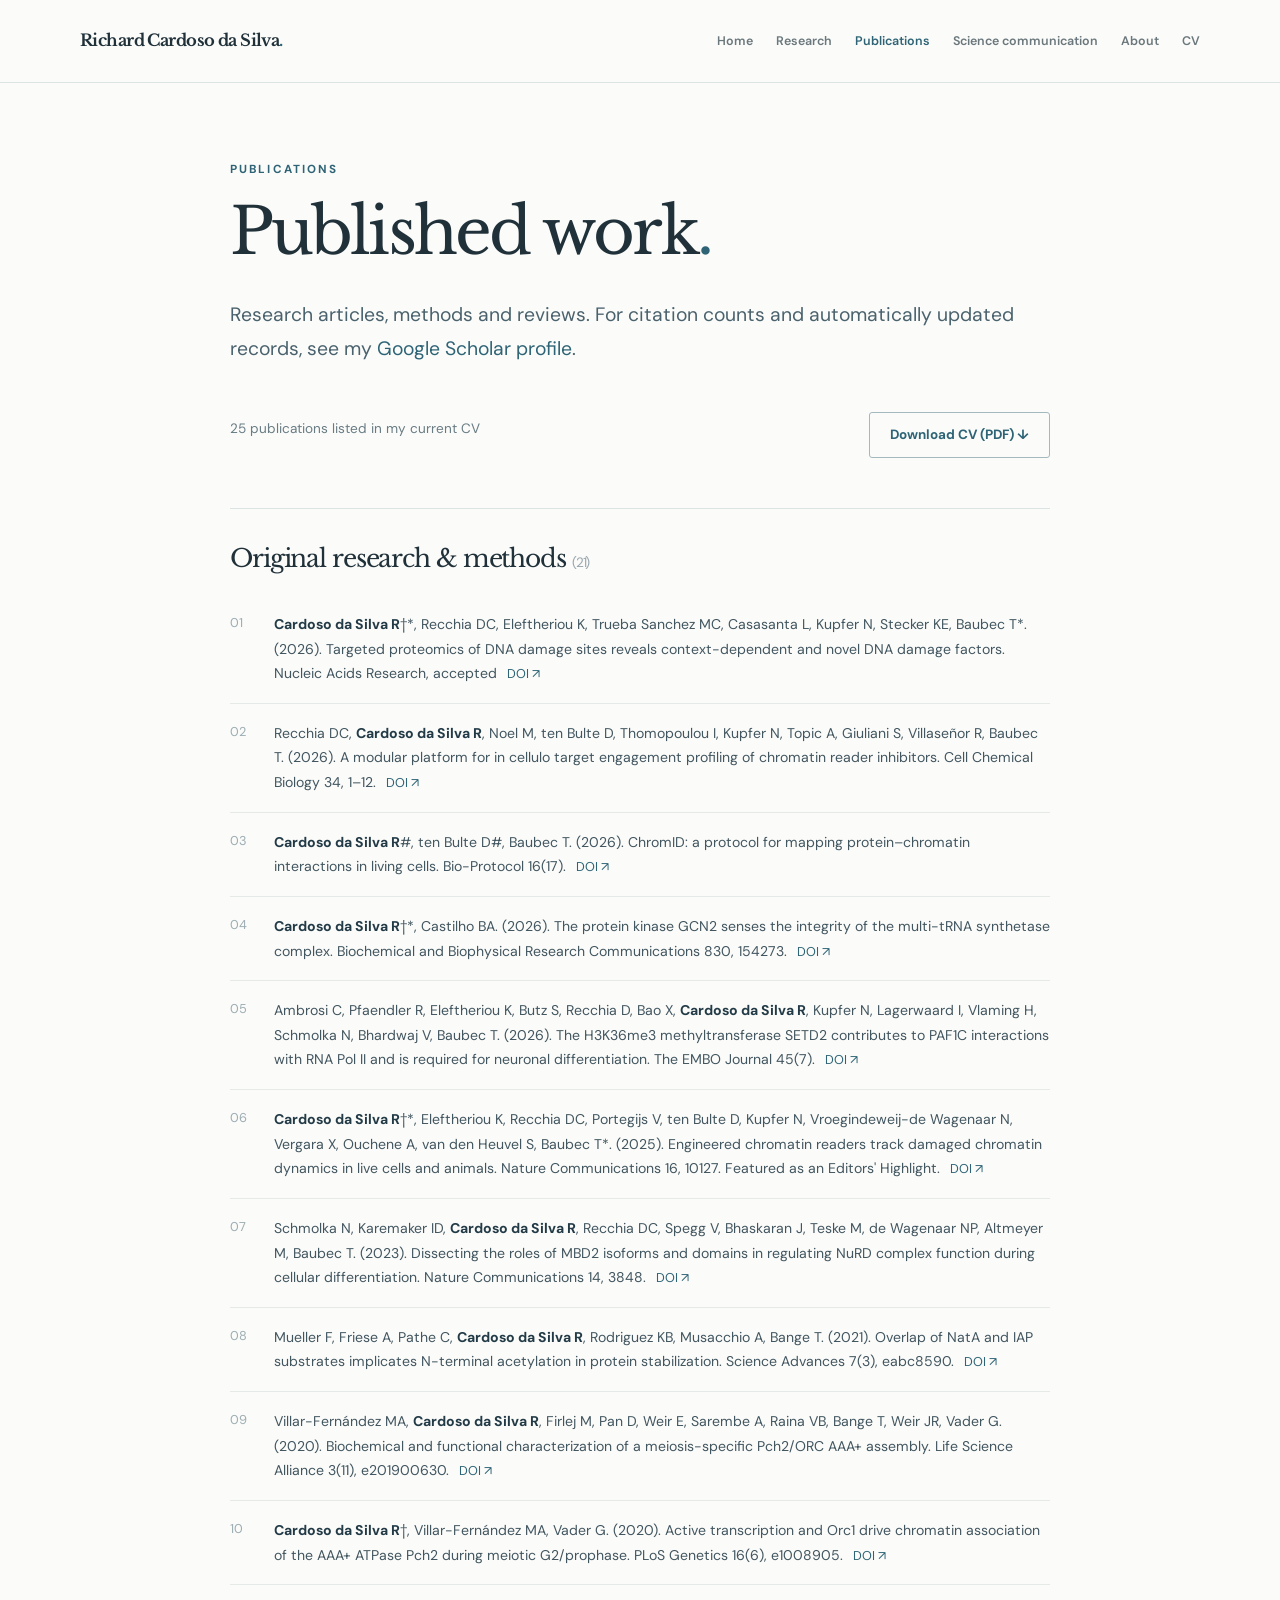
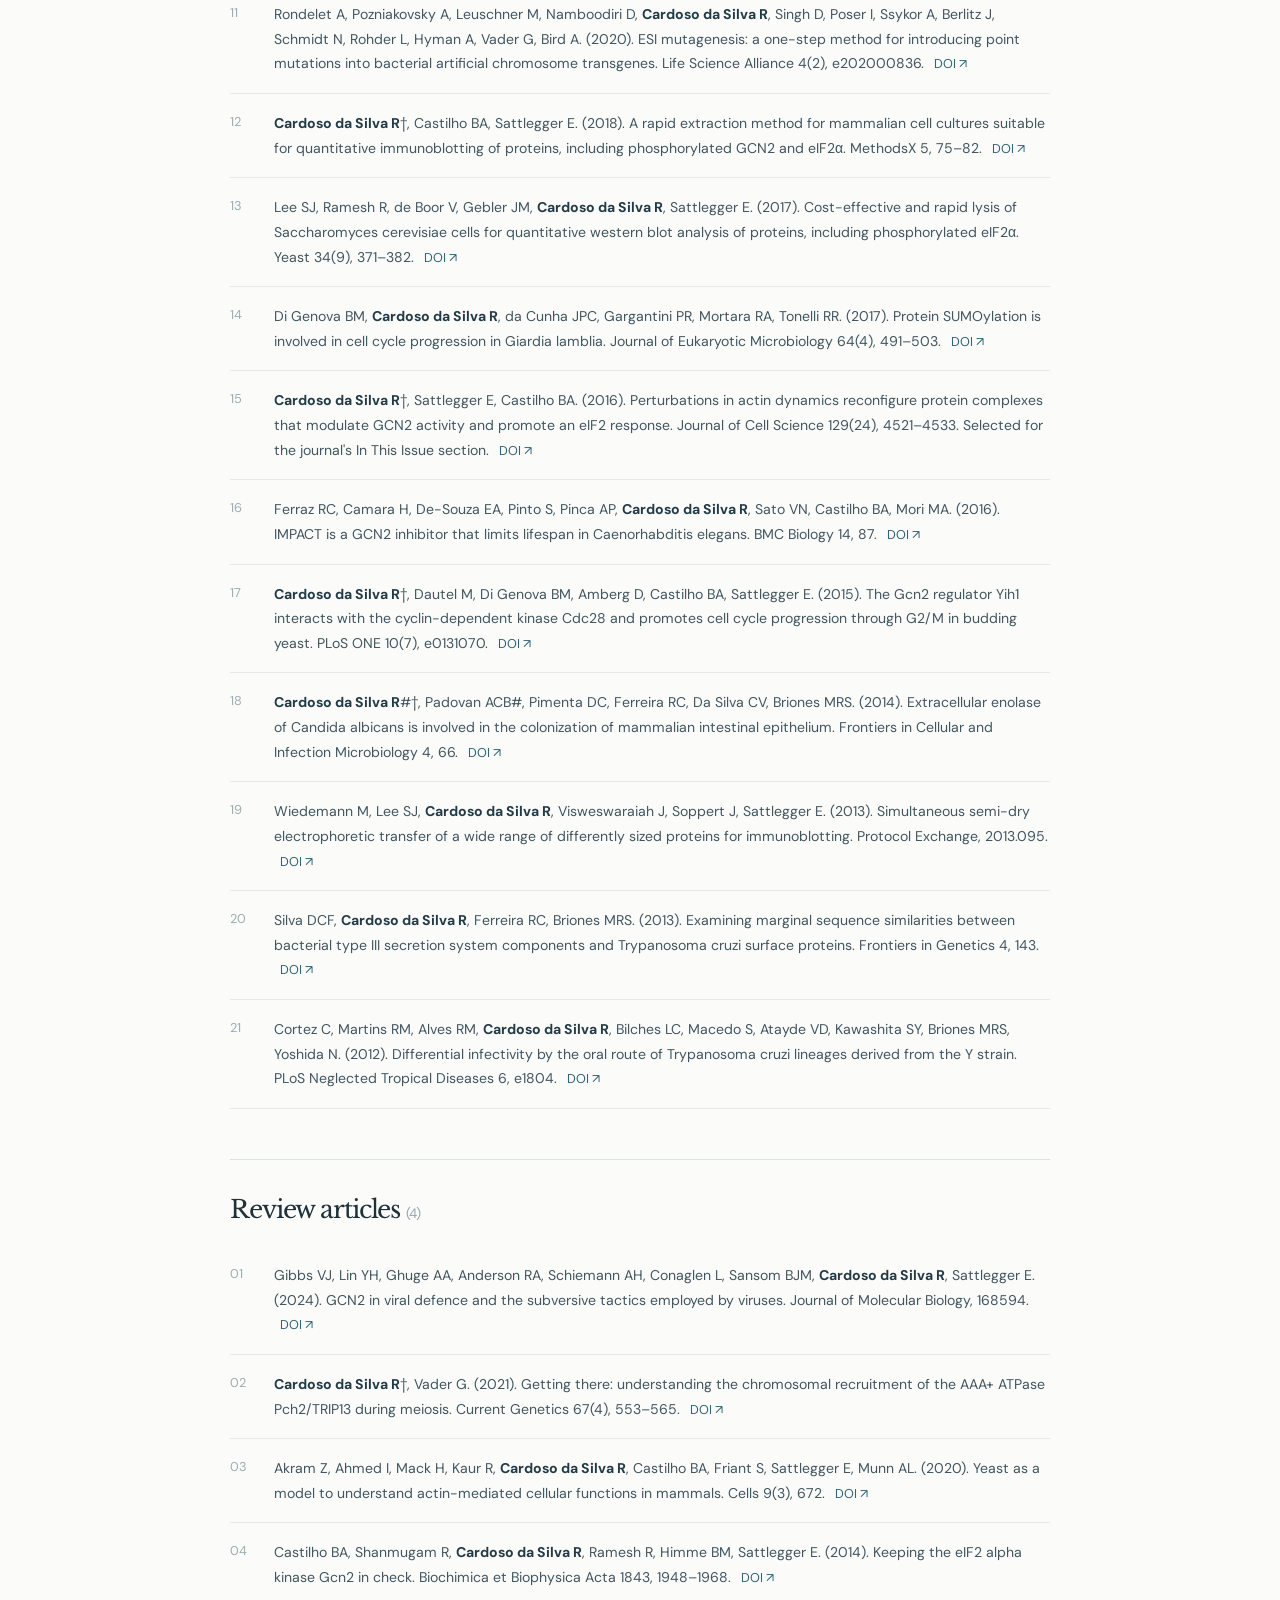
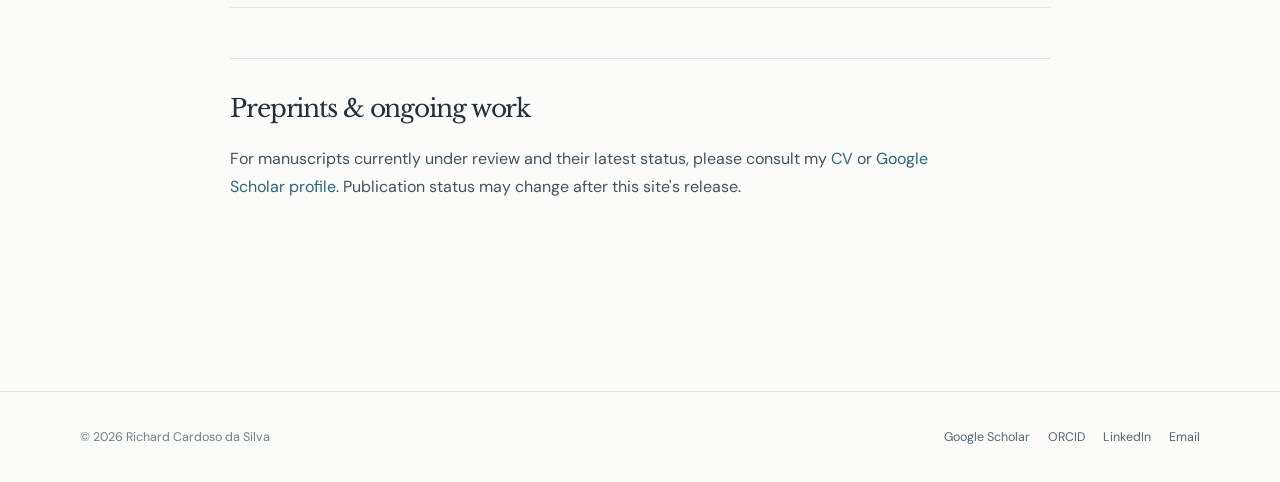
==== publications.html @ eded8f87 "Add files via upload" ====
<!DOCTYPE html>
<html lang="en"><head><meta charset="utf-8"/><meta content="width=device-width, initial-scale=1" name="viewport"/><meta content="#f8f8f5" name="theme-color"/><meta content="Publications by Richard Cardoso da Silva, including Nature Communications, Nucleic Acids Research and PLoS Genetics." name="description"/><meta content="website" property="og:type"/><meta content="Publications | Richard Cardoso da Silva" property="og:title"/><meta content="Publications by Richard Cardoso da Silva, including Nature Communications, Nucleic Acids Research and PLoS Genetics." property="og:description"/><meta content="assets/images/rome-portrait.jpg" property="og:image"/><meta content="index, follow" name="robots"/><title>Publications | Richard Cardoso da Silva</title><link href="assets/favicon.svg" rel="icon" type="image/svg+xml"/><link href="assets/style.css" rel="stylesheet"/><script type="application/ld+json">{"@context":"https://schema.org","@type":"Person","name":"Richard Cardoso da Silva","honorificSuffix":"PhD","jobTitle":"Molecular and cell biologist","description":"Researcher in chromatin biology, DNA repair and genome stability","url":"","sameAs":["https://orcid.org/0000-0003-2767-2053","https://scholar.google.com/citations?user=nD100BkAAAAJ","https://www.linkedin.com/in/richardcdasilva"]}</script></head>
<body><a class="skip-link" href="#main">Skip to content</a><header class="site-header"><div class="header-inner"><a class="brand" href="index.html">Richard Cardoso da Silva<span class="brand-mark">.</span></a><button aria-controls="main-nav" aria-expanded="false" aria-label="Toggle menu" class="menu-toggle"><span></span><span></span><span></span></button><nav aria-label="Main navigation" class="nav" id="main-nav"><a href="index.html">Home</a><a href="research.html">Research</a><a aria-current="page" href="publications.html">Publications</a><a href="science-communication.html">Science communication</a><a href="about.html">About</a><a href="cv.html">CV</a></nav></div></header><main id="main"><div class="container narrow page-top"><p class="eyebrow">Publications</p><h1>Published work<span class="period">.</span></h1><p class="lead">Research articles, methods and reviews. For citation counts and automatically updated records, see my <a href="https://scholar.google.com/citations?user=nD100BkAAAAJ" rel="noopener noreferrer" target="_blank">Google Scholar profile</a>.</p><div class="pub-tools"><span>25 publications listed in my current CV</span><a class="button button-outline" download="" href="assets/docs/Richard_Cardoso_da_Silva_CV.pdf">Download CV (PDF) ↓</a></div><h2 class="section-title">Original research &amp; methods <span>(21)</span></h2><ol class="pub-list"><li><div class="publication-entry"><strong>Cardoso da Silva R</strong>†*, Recchia DC, Eleftheriou K, Trueba Sanchez MC, Casasanta L, Kupfer N, Stecker KE, Baubec T*. (2026). Targeted proteomics of DNA damage sites reveals context-dependent and novel DNA damage factors. Nucleic Acids Research, accepted <span><a class="doi-link" href="https://doi.org/10.1093/nar/gkag1297" rel="noopener noreferrer" target="_blank">DOI ↗</a></span></div></li><li><div class="publication-entry">Recchia DC, <strong>Cardoso da Silva R</strong>, Noel M, ten Bulte D, Thomopoulou I, Kupfer N, Topic A, Giuliani S, Villaseñor R, Baubec T. (2026). A modular platform for in cellulo target engagement profiling of chromatin reader inhibitors. Cell Chemical Biology 34, 1–12. <span><a class="doi-link" href="https://doi.org/10.1016/j.chembiol.2026.09.009" rel="noopener noreferrer" target="_blank">DOI ↗</a></span></div></li><li><div class="publication-entry"><strong>Cardoso da Silva R</strong>#, ten Bulte D#, Baubec T. (2026). ChromID: a protocol for mapping protein–chromatin interactions in living cells. Bio-Protocol 16(17). <span><a class="doi-link" href="https://doi.org/10.21769/BioProtoc.5807" rel="noopener noreferrer" target="_blank">DOI ↗</a></span></div></li><li><div class="publication-entry"><strong>Cardoso da Silva R</strong>†*, Castilho BA. (2026). The protein kinase GCN2 senses the integrity of the multi-tRNA synthetase complex. Biochemical and Biophysical Research Communications 830, 154273. <span><a class="doi-link" href="https://doi.org/10.1016/j.bbrc.2026.154273" rel="noopener noreferrer" target="_blank">DOI ↗</a></span></div></li><li><div class="publication-entry">Ambrosi C, Pfaendler R, Eleftheriou K, Butz S, Recchia D, Bao X, <strong>Cardoso da Silva R</strong>, Kupfer N, Lagerwaard I, Vlaming H, Schmolka N, Bhardwaj V, Baubec T. (2026). The H3K36me3 methyltransferase SETD2 contributes to PAF1C interactions with RNA Pol II and is required for neuronal differentiation. The EMBO Journal 45(7). <span><a class="doi-link" href="https://doi.org/10.1038/s44318-026-00768-2" rel="noopener noreferrer" target="_blank">DOI ↗</a></span></div></li><li><div class="publication-entry"><strong>Cardoso da Silva R</strong>†*, Eleftheriou K, Recchia DC, Portegijs V, ten Bulte D, Kupfer N, Vroegindeweij-de Wagenaar N, Vergara X, Ouchene A, van den Heuvel S, Baubec T*. (2025). Engineered chromatin readers track damaged chromatin dynamics in live cells and animals. Nature Communications 16, 10127. Featured as an Editors' Highlight. <span><a class="doi-link" href="https://doi.org/10.1038/s41467-025-65706-y" rel="noopener noreferrer" target="_blank">DOI ↗</a></span></div></li><li><div class="publication-entry">Schmolka N, Karemaker ID, <strong>Cardoso da Silva R</strong>, Recchia DC, Spegg V, Bhaskaran J, Teske M, de Wagenaar NP, Altmeyer M, Baubec T. (2023). Dissecting the roles of MBD2 isoforms and domains in regulating NuRD complex function during cellular differentiation. Nature Communications 14, 3848. <span><a class="doi-link" href="https://doi.org/10.1038/s41467-023-39551-w" rel="noopener noreferrer" target="_blank">DOI ↗</a></span></div></li><li><div class="publication-entry">Mueller F, Friese A, Pathe C, <strong>Cardoso da Silva R</strong>, Rodriguez KB, Musacchio A, Bange T. (2021). Overlap of NatA and IAP substrates implicates N-terminal acetylation in protein stabilization. Science Advances 7(3), eabc8590. <span><a class="doi-link" href="https://doi.org/10.1126/sciadv.abc8590" rel="noopener noreferrer" target="_blank">DOI ↗</a></span></div></li><li><div class="publication-entry">Villar-Fernández MA, <strong>Cardoso da Silva R</strong>, Firlej M, Pan D, Weir E, Sarembe A, Raina VB, Bange T, Weir JR, Vader G. (2020). Biochemical and functional characterization of a meiosis-specific Pch2/ORC AAA+ assembly. Life Science Alliance 3(11), e201900630. <span><a class="doi-link" href="https://doi.org/10.26508/lsa.201900630" rel="noopener noreferrer" target="_blank">DOI ↗</a></span></div></li><li><div class="publication-entry"><strong>Cardoso da Silva R</strong>†, Villar-Fernández MA, Vader G. (2020). Active transcription and Orc1 drive chromatin association of the AAA+ ATPase Pch2 during meiotic G2/prophase. PLoS Genetics 16(6), e1008905. <span><a class="doi-link" href="https://doi.org/10.1371/journal.pgen.1008905" rel="noopener noreferrer" target="_blank">DOI ↗</a></span></div></li><li><div class="publication-entry">Rondelet A, Pozniakovsky A, Leuschner M, Namboodiri D, <strong>Cardoso da Silva R</strong>, Singh D, Poser I, Ssykor A, Berlitz J, Schmidt N, Rohder L, Hyman A, Vader G, Bird A. (2020). ESI mutagenesis: a one-step method for introducing point mutations into bacterial artificial chromosome transgenes. Life Science Alliance 4(2), e202000836. <span><a class="doi-link" href="https://doi.org/10.26508/lsa.202000836" rel="noopener noreferrer" target="_blank">DOI ↗</a></span></div></li><li><div class="publication-entry"><strong>Cardoso da Silva R</strong>†, Castilho BA, Sattlegger E. (2018). A rapid extraction method for mammalian cell cultures suitable for quantitative immunoblotting of proteins, including phosphorylated GCN2 and eIF2α. MethodsX 5, 75–82. <span><a class="doi-link" href="https://doi.org/10.1016/j.mex.2017.10.008" rel="noopener noreferrer" target="_blank">DOI ↗</a></span></div></li><li><div class="publication-entry">Lee SJ, Ramesh R, de Boor V, Gebler JM, <strong>Cardoso da Silva R</strong>, Sattlegger E. (2017). Cost-effective and rapid lysis of Saccharomyces cerevisiae cells for quantitative western blot analysis of proteins, including phosphorylated eIF2α. Yeast 34(9), 371–382. <span><a class="doi-link" href="https://doi.org/10.1002/yea.3239" rel="noopener noreferrer" target="_blank">DOI ↗</a></span></div></li><li><div class="publication-entry">Di Genova BM, <strong>Cardoso da Silva R</strong>, da Cunha JPC, Gargantini PR, Mortara RA, Tonelli RR. (2017). Protein SUMOylation is involved in cell cycle progression in Giardia lamblia. Journal of Eukaryotic Microbiology 64(4), 491–503. <span><a class="doi-link" href="https://doi.org/10.1111/jeu.12386" rel="noopener noreferrer" target="_blank">DOI ↗</a></span></div></li><li><div class="publication-entry"><strong>Cardoso da Silva R</strong>†, Sattlegger E, Castilho BA. (2016). Perturbations in actin dynamics reconfigure protein complexes that modulate GCN2 activity and promote an eIF2 response. Journal of Cell Science 129(24), 4521–4533. Selected for the journal's In This Issue section. <span><a class="doi-link" href="https://doi.org/10.1242/jcs.194738" rel="noopener noreferrer" target="_blank">DOI ↗</a></span></div></li><li><div class="publication-entry">Ferraz RC, Camara H, De-Souza EA, Pinto S, Pinca AP, <strong>Cardoso da Silva R</strong>, Sato VN, Castilho BA, Mori MA. (2016). IMPACT is a GCN2 inhibitor that limits lifespan in Caenorhabditis elegans. BMC Biology 14, 87. <span><a class="doi-link" href="https://doi.org/10.1186/s12915-016-0301-2" rel="noopener noreferrer" target="_blank">DOI ↗</a></span></div></li><li><div class="publication-entry"><strong>Cardoso da Silva R</strong>†, Dautel M, Di Genova BM, Amberg D, Castilho BA, Sattlegger E. (2015). The Gcn2 regulator Yih1 interacts with the cyclin-dependent kinase Cdc28 and promotes cell cycle progression through G2/M in budding yeast. PLoS ONE 10(7), e0131070. <span><a class="doi-link" href="https://doi.org/10.1371/journal.pone.0131070" rel="noopener noreferrer" target="_blank">DOI ↗</a></span></div></li><li><div class="publication-entry"><strong>Cardoso da Silva R</strong>#†, Padovan ACB#, Pimenta DC, Ferreira RC, Da Silva CV, Briones MRS. (2014). Extracellular enolase of Candida albicans is involved in the colonization of mammalian intestinal epithelium. Frontiers in Cellular and Infection Microbiology 4, 66. <span><a class="doi-link" href="https://doi.org/10.3389/fcimb.2014.00066" rel="noopener noreferrer" target="_blank">DOI ↗</a></span></div></li><li><div class="publication-entry">Wiedemann M, Lee SJ, <strong>Cardoso da Silva R</strong>, Visweswaraiah J, Soppert J, Sattlegger E. (2013). Simultaneous semi-dry electrophoretic transfer of a wide range of differently sized proteins for immunoblotting. Protocol Exchange, 2013.095. <span><a class="doi-link" href="https://doi.org/10.1038/protex.2013.095" rel="noopener noreferrer" target="_blank">DOI ↗</a></span></div></li><li><div class="publication-entry">Silva DCF, <strong>Cardoso da Silva R</strong>, Ferreira RC, Briones MRS. (2013). Examining marginal sequence similarities between bacterial type III secretion system components and Trypanosoma cruzi surface proteins. Frontiers in Genetics 4, 143. <span><a class="doi-link" href="https://doi.org/10.3389/fgene.2013.00143" rel="noopener noreferrer" target="_blank">DOI ↗</a></span></div></li><li><div class="publication-entry">Cortez C, Martins RM, Alves RM, <strong>Cardoso da Silva R</strong>, Bilches LC, Macedo S, Atayde VD, Kawashita SY, Briones MRS, Yoshida N. (2012). Differential infectivity by the oral route of Trypanosoma cruzi lineages derived from the Y strain. PLoS Neglected Tropical Diseases 6, e1804. <span><a class="doi-link" href="https://doi.org/10.1371/journal.pntd.0001804" rel="noopener noreferrer" target="_blank">DOI ↗</a></span></div></li></ol><h2 class="section-title">Review articles <span>(4)</span></h2><ol class="pub-list"><li><div class="publication-entry">Gibbs VJ, Lin YH, Ghuge AA, Anderson RA, Schiemann AH, Conaglen L, Sansom BJM, <strong>Cardoso da Silva R</strong>, Sattlegger E. (2024). GCN2 in viral defence and the subversive tactics employed by viruses. Journal of Molecular Biology, 168594. <span><a class="doi-link" href="https://doi.org/10.1016/j.jmb.2024.168594" rel="noopener noreferrer" target="_blank">DOI ↗</a></span></div></li><li><div class="publication-entry"><strong>Cardoso da Silva R</strong>†, Vader G. (2021). Getting there: understanding the chromosomal recruitment of the AAA+ ATPase Pch2/TRIP13 during meiosis. Current Genetics 67(4), 553–565. <span><a class="doi-link" href="https://doi.org/10.1007/s00294-021-01166-3" rel="noopener noreferrer" target="_blank">DOI ↗</a></span></div></li><li><div class="publication-entry">Akram Z, Ahmed I, Mack H, Kaur R, <strong>Cardoso da Silva R</strong>, Castilho BA, Friant S, Sattlegger E, Munn AL. (2020). Yeast as a model to understand actin-mediated cellular functions in mammals. Cells 9(3), 672. <span><a class="doi-link" href="https://doi.org/10.3390/cells9030672" rel="noopener noreferrer" target="_blank">DOI ↗</a></span></div></li><li><div class="publication-entry">Castilho BA, Shanmugam R, <strong>Cardoso da Silva R</strong>, Ramesh R, Himme BM, Sattlegger E. (2014). Keeping the eIF2 alpha kinase Gcn2 in check. Biochimica et Biophysica Acta 1843, 1948–1968. <span><a class="doi-link" href="https://doi.org/10.1016/j.bbamcr.2014.04.006" rel="noopener noreferrer" target="_blank">DOI ↗</a></span></div></li></ol><h2 class="section-title">Preprints &amp; ongoing work</h2><p>For manuscripts currently under review and their latest status, please consult my <a href="assets/docs/Richard_Cardoso_da_Silva_CV.pdf">CV</a> or <a href="https://scholar.google.com/citations?user=nD100BkAAAAJ" rel="noopener noreferrer" target="_blank">Google Scholar profile</a>. Publication status may change after this site's release.</p></div></main><footer class="site-footer"><div class="footer-inner"><span>© 2026 Richard Cardoso da Silva</span><div><a href="https://scholar.google.com/citations?user=nD100BkAAAAJ" rel="noopener noreferrer" target="_blank">Google Scholar</a> <a href="https://orcid.org/0000-0003-2767-2053" rel="noopener noreferrer" target="_blank">ORCID</a> <a href="https://www.linkedin.com/in/richardcdasilva" rel="noopener noreferrer" target="_blank">LinkedIn</a><a href="mailto:richicardoso.silva@gmail.com">Email</a></div></div></footer><script defer="" src="assets/main.js"></script></body></html>
---- assets/style.css ----
@import url('https://fonts.googleapis.com/css2?family=DM+Sans:wght@400;500;600;700&family=Libre+Baskerville:wght@400;700&display=swap');
:root{--ink:#20313a;--muted:#60717a;--line:#dce3e3;--background:#fbfbf9;--paper:#fff;--accent:#2e6476;--accent-light:#e8f0f1;--serif:'Libre Baskerville',Georgia,serif;--sans:'DM Sans',Arial,sans-serif}*{box-sizing:border-box}html{scroll-behavior:smooth}body{margin:0;background:var(--background);color:var(--ink);font:16px/1.78 var(--sans);-webkit-font-smoothing:antialiased}a{color:var(--accent);text-decoration:none}a:hover{text-decoration:underline}a:focus-visible,button:focus-visible{outline:3px solid #7caeb9;outline-offset:4px}img{display:block;max-width:100%;height:auto}h1,h2,h3,p,figure{margin-top:0}h1,h2{font-family:var(--serif);font-weight:400;letter-spacing:-.045em;line-height:1.23}h1{font-size:clamp(2.6rem,5vw,4.4rem)}h2{font-size:clamp(1.65rem,3vw,2.35rem)}h3{font-weight:600;font-size:1.05rem;letter-spacing:-.02em;line-height:1.5}p{max-width:66ch;color:#40545c;margin-bottom:1.2em}.period{color:var(--accent)}.container{width:min(1120px,calc(100% - 64px));margin:0 auto}.narrow{max-width:820px}.eyebrow{text-transform:uppercase;letter-spacing:.18em;font-size:.73rem;color:var(--accent);font-weight:700;margin-bottom:1.15em}.lead{font-size:1.21rem;line-height:1.75;color:#4a626d}.site-header{background:rgba(251,251,249,.95);border-bottom:1px solid var(--line);position:sticky;top:0;z-index:15;backdrop-filter:blur(12px)}.header-inner{min-height:82px;width:min(1120px,calc(100% - 64px));margin:auto;display:flex;align-items:center;justify-content:space-between;gap:25px}.brand{font-family:var(--serif);font-size:1.02rem;color:var(--ink);font-weight:700;white-space:nowrap;letter-spacing:-.035em}.brand:hover{text-decoration:none}.brand-mark{color:var(--accent)}.nav{display:flex;align-items:center;gap:23px}.nav a{font-size:.78rem;font-weight:600;color:#6a777c;white-space:nowrap}.nav a[aria-current=page],.nav a:hover{color:var(--accent);text-decoration:none}.menu-toggle{display:none}.skip-link{position:absolute;top:-100px;z-index:100;padding:12px 22px;background:#fff}.skip-link:focus{top:0}.site-footer{border-top:1px solid var(--line);margin-top:115px;font-size:.78rem;color:#718087}.footer-inner{width:min(1120px,calc(100% - 64px));margin:0 auto;padding:34px 0;display:flex;justify-content:space-between;gap:20px}.footer-inner div{display:flex;gap:18px}.footer-inner a{color:#526a73}.hero{padding:85px 0 100px;display:grid;grid-template-columns:1.1fr .88fr;align-items:center;gap:80px}.hero-copy h1{margin-bottom:28px}.hero-lede{font-family:var(--serif);font-size:1.23rem;line-height:1.8;color:#2f4c58;max-width:55ch}.hero-copy>p:not(.eyebrow){font-size:.97rem}.hero-photo{margin:0}.hero-photo img{width:100%;height:480px;object-fit:cover;object-position:center;border-radius:3px;filter:grayscale(1)}figcaption{font-size:.75rem;color:#8a9497;line-height:1.5;padding-top:12px}.link-row{display:flex;flex-wrap:wrap;gap:12px 22px;margin-top:29px}.text-link,.arrow-link{font-size:.86rem;font-weight:700;color:var(--accent)}.text-link:hover,.arrow-link:hover{text-decoration:underline}.divider-section{padding:65px 0 85px;border-top:1px solid var(--line)}.topic-grid{display:grid;grid-template-columns:repeat(3,1fr);gap:48px;margin-top:28px}.topic-grid article h2{font-size:1.35rem;line-height:1.45;margin:14px 0}.topic-grid p{font-size:.93rem}.topic-number{display:inline-block;color:var(--accent);font-size:.76rem;font-weight:700;letter-spacing:.08em}.home-feature{border-top:1px solid var(--line);padding-top:75px;display:grid;grid-template-columns:.85fr 1fr;align-items:center;gap:85px}.feature-image img{height:340px;width:100%;object-fit:cover;border-radius:3px}.home-feature h2{max-width:480px}.button{display:inline-block;padding:12px 20px;border-radius:3px;font-size:.84rem;font-weight:700;line-height:1.5;margin-top:12px}.button-outline{border:1px solid #a4b9be;color:var(--accent)}.button-outline:hover{background:var(--accent-light);text-decoration:none}.button-solid{background:var(--accent);color:#fff}.button-solid:hover{background:#1c4856;text-decoration:none}.page-top{padding:76px 0 55px}.page-top h1{margin-bottom:26px}.research-intro{border-top:1px solid var(--line);border-bottom:1px solid var(--line);padding:38px 0;display:grid;grid-template-columns:220px 1fr;gap:44px;align-items:center}.research-intro img{height:180px;width:220px;object-fit:cover}.research-intro p{font:1.12rem/1.85 var(--serif);color:#3d5661;max-width:60ch;margin:0}.research-block{display:grid;grid-template-columns:.85fr 1.15fr;gap:70px;padding:85px 0;border-bottom:1px solid var(--line);scroll-margin-top:125px}.research-block h2{font-size:2rem;margin-top:20px}.research-body ul{padding-left:24px;color:#425a63}.research-body li{margin-bottom:5px}.research-body h3{margin-top:28px}.inline-ref,.note{font-size:.88rem;margin-top:27px}.note{padding:20px;border-left:3px solid var(--accent);background:var(--accent-light)}.section-title{border-top:1px solid var(--line);padding-top:35px;margin-top:50px;font-size:1.55rem}.section-title span{color:#98a7ae;font:400 .85rem var(--sans)}.pub-tools{display:flex;justify-content:space-between;align-items:center;gap:18px;margin:34px 0 48px;color:#687c84;font-size:.85rem}.pub-list{margin:0;padding:0;list-style:none;counter-reset:pub}.pub-list li{padding:17px 0;border-bottom:1px solid #e5e9e8;counter-increment:pub;display:grid;grid-template-columns:34px 1fr;gap:10px;color:#425660;font-size:.88rem;line-height:1.75}.pub-list li:before{content:counter(pub,decimal-leading-zero);color:#9cadb3;font-size:.8rem}.publication-entry strong{color:#233b47}.doi-link{display:inline-block;white-space:nowrap;margin-left:6px;font-size:.8rem}.scicomm-section{padding:70px 0 35px;border-top:1px solid var(--line)}.scicomm-section h2{margin-bottom:16px}.video-list{margin-top:40px}.video-item{display:grid;grid-template-columns:1.12fr .88fr;gap:40px;align-items:center;margin-bottom:55px}.video-item p{font-size:.93rem}.video-item h3{font-family:var(--serif);font-size:1.35rem;font-weight:400}.video-poster{position:relative;width:100%;aspect-ratio:16/9;background:#e5ebed;overflow:hidden}.video-poster img{width:100%;height:100%;object-fit:cover;filter:brightness(.83)}.video-poster.short img{object-position:center 38%}.video-poster iframe{width:100%;height:100%;border:0}.play-button{position:absolute;left:50%;top:50%;transform:translate(-50%,-50%);border:0;border-radius:100px;background:rgba(255,255,255,.95);color:var(--accent);font-size:1.1rem;padding:13px 20px;cursor:pointer;white-space:nowrap;box-shadow:0 3px 18px #0002}.play-button span{font:700 .83rem var(--sans);margin-left:6px}.play-button:hover{background:white}.section-intro{max-width:700px}.media-list{list-style:none;padding:0;margin-top:30px}.media-list li{border-bottom:1px solid var(--line);display:grid;grid-template-columns:90px 1fr;gap:25px;padding:21px 0}.media-year{color:#85949a;font-size:.87rem}.media-source{color:#6a808b;font-size:.8rem}.media-link{font-size:1.01rem;font-weight:600}.photo-gallery{display:grid;grid-template-columns:repeat(3,1fr);gap:19px;margin-top:34px}.photo-gallery img{height:285px;width:100%;object-fit:cover}.photo-gallery figure{margin:0}.about-layout{display:grid;grid-template-columns:1.1fr .8fr;align-items:start;gap:85px}.about-copy p{font-size:1.03rem}.about-photo img{width:100%;height:450px;object-fit:cover;filter:grayscale(1)}.about-links{display:flex;gap:22px;align-items:center;flex-wrap:wrap;margin-top:28px}.cv-download{display:flex;justify-content:space-between;align-items:center;gap:24px;background:var(--accent-light);padding:26px 32px;margin:28px 0 60px}.cv-download p{margin:0}.cv-download h2{font-size:1.36rem;margin:10px 0}.cv-download .button{margin:0;white-space:nowrap}.cv-timeline h2{margin:40px 0 25px;font-size:1.55rem}.cv-timeline dl{margin:0}.cv-timeline dl dt{float:left;width:145px;font-weight:700;color:var(--accent);font-size:.86rem}.cv-timeline dl dd{margin:0 0 20px 145px;padding-bottom:20px;border-bottom:1px solid var(--line)}.cv-timeline dl dd strong{display:block;font-size:.94rem}.cv-timeline dl dd span{display:block;font-size:.88rem;color:#6d7d85}@media(max-width:980px){.nav{gap:13px}.nav a{font-size:.72rem}.hero{gap:45px}.research-block{gap:30px}.about-layout{gap:45px}}@media(max-width:760px){.container,.header-inner,.footer-inner{width:min(100% - 36px,570px)}.header-inner{min-height:68px}.brand{font-size:.87rem}.menu-toggle{display:flex;flex-direction:column;gap:4px;background:none;border:0;padding:10px;cursor:pointer}.menu-toggle span{display:block;width:23px;height:2px;background:var(--ink)}.nav{display:none;position:absolute;top:68px;left:0;right:0;background:var(--background);border-bottom:1px solid var(--line);padding:20px 25px 25px;flex-direction:column;align-items:flex-start;gap:14px}.nav.is-open{display:flex}.nav a{font-size:.95rem}.hero{padding:49px 0 62px;grid-template-columns:1fr;gap:38px}.hero-photo{grid-row:1}.hero-photo img{height:350px;object-position:center 39%}.hero h1{font-size:2.9rem}.topic-grid{grid-template-columns:1fr;gap:30px}.divider-section{padding:45px 0 55px}.home-feature{grid-template-columns:1fr;gap:30px;padding-top:50px}.home-feature .feature-image img{height:280px}.page-top{padding:50px 0 38px}.page-top h1{font-size:2.7rem}.research-intro,.research-block,.video-item,.about-layout{grid-template-columns:1fr;gap:24px}.research-intro img{width:100%;height:290px}.research-block{padding:48px 0}.research-block h2{font-size:1.75rem}.scicomm-section{padding:50px 0 30px}.video-item{margin-bottom:44px}.photo-gallery{grid-template-columns:1fr 1fr}.photo-gallery img{height:240px}.photo-gallery figure:last-child{grid-column:1/-1}.photo-gallery figure:last-child img{height:280px}.pub-tools,.cv-download{align-items:flex-start;flex-direction:column}.footer-inner{flex-direction:column}.cv-timeline dl dt{float:none;width:auto}.cv-timeline dl dd{margin-left:0}.media-list li{grid-template-columns:58px 1fr;gap:15px}}@media(prefers-reduced-motion:reduce){html{scroll-behavior:auto}}
/* Subtle homepage greeting and contact details */
.hero-copy h1.hero-greeting{font-family:var(--sans);font-weight:500;letter-spacing:-.035em;font-size:clamp(1.6rem,2.75vw,2.45rem);line-height:1.3;margin-bottom:22px}
.contact-section{border-top:1px solid var(--line);padding:65px 0 15px;margin-top:75px}
.contact-section h2{font-size:1.8rem;margin-bottom:14px}
.contact-email{font-size:1rem;font-weight:600;overflow-wrap:anywhere}
.photo-gallery .gallery-wide{grid-column:1/-1;max-width:700px;justify-self:center;width:100%}
.photo-gallery .gallery-wide img{height:auto;max-height:650px;object-fit:contain;background:#f4f4f2}
@media(max-width:760px){.hero-copy h1.hero-greeting{font-size:1.8rem}.contact-section{margin-top:55px;padding-top:50px}.photo-gallery .gallery-wide img{height:auto;max-height:none}}
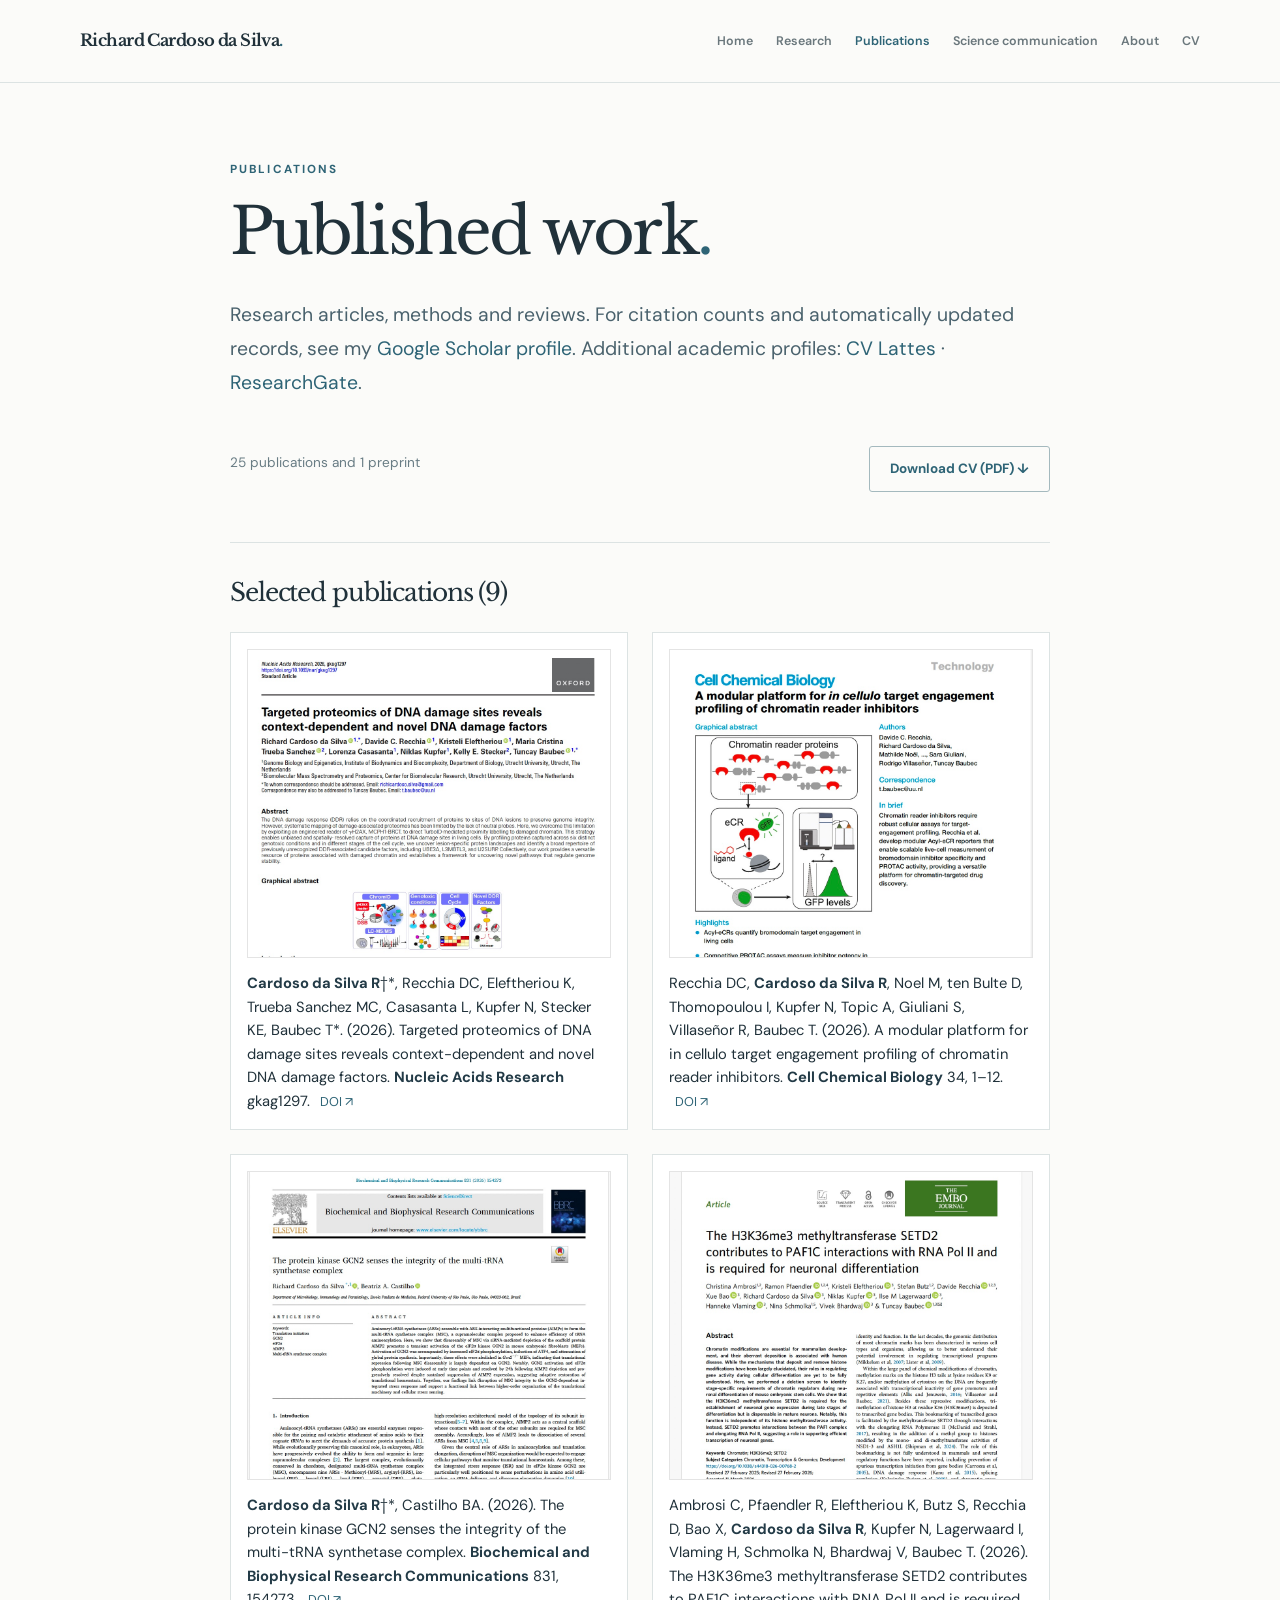
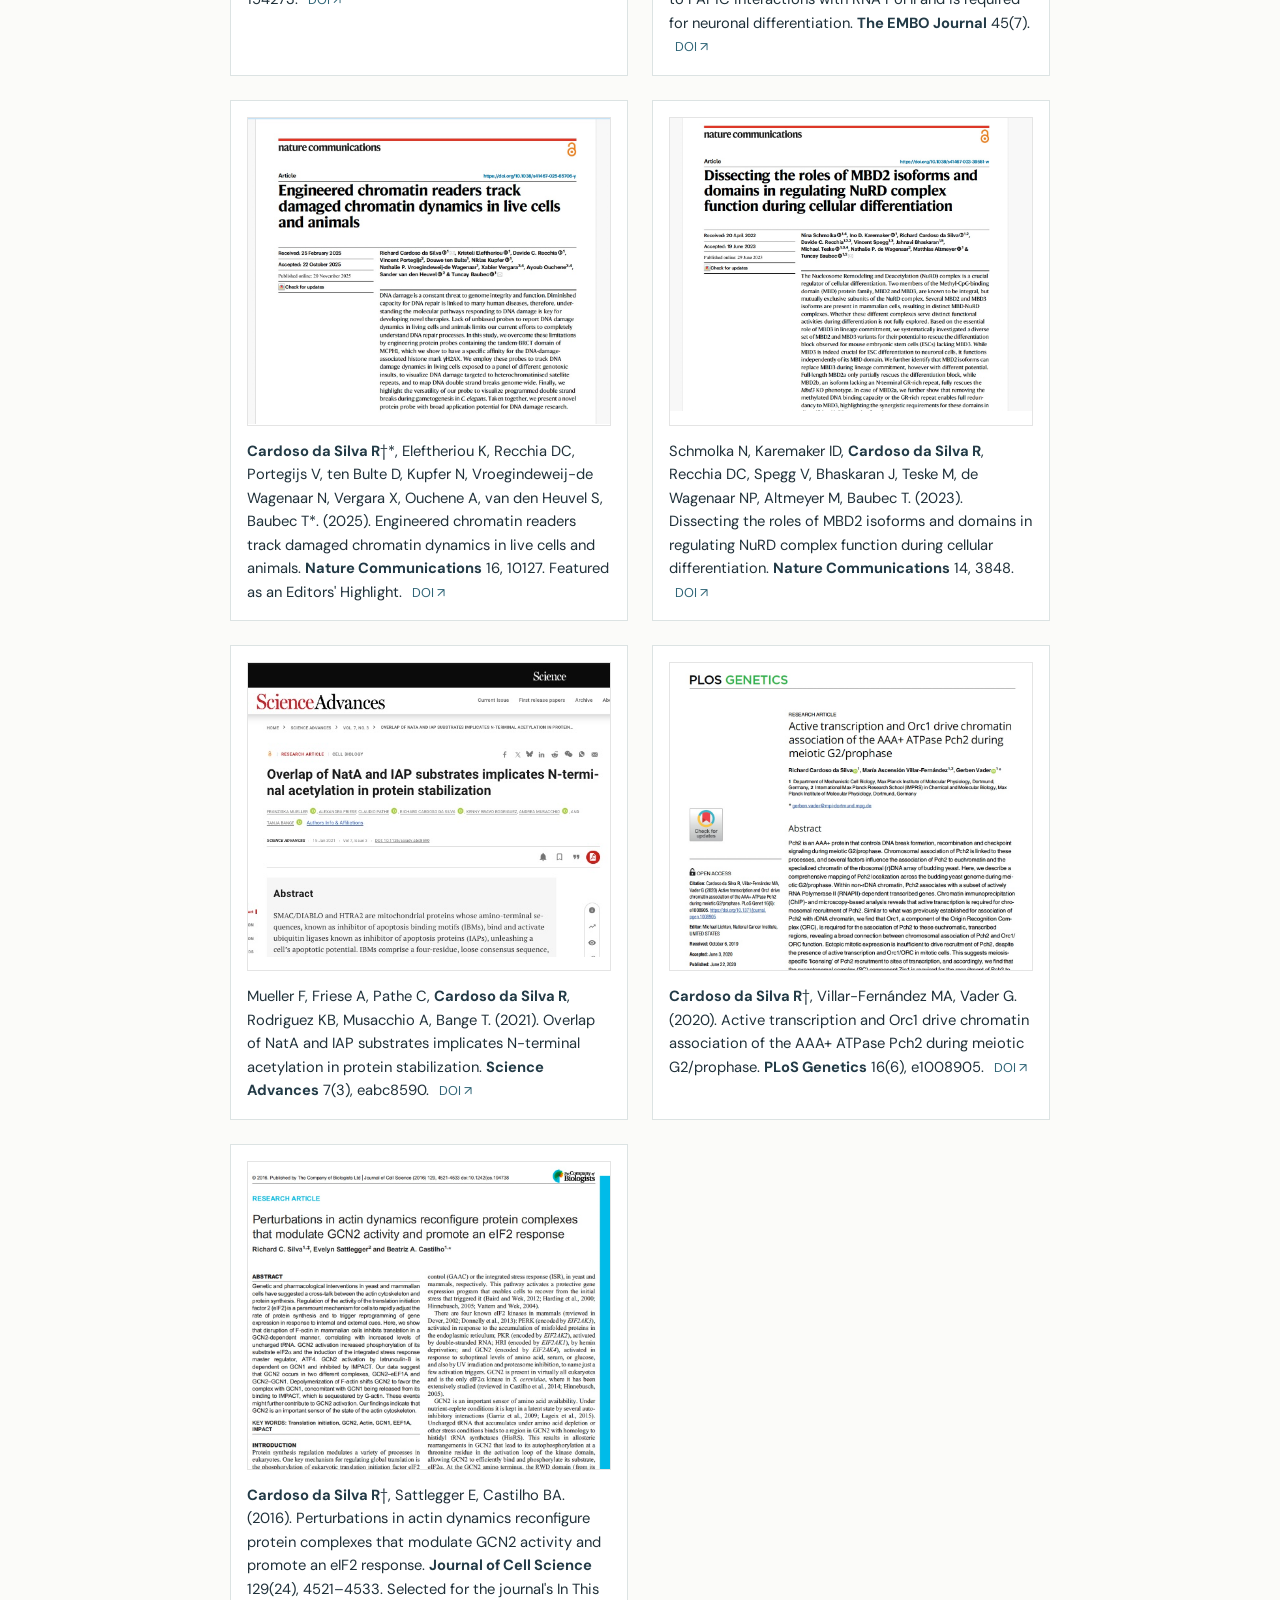
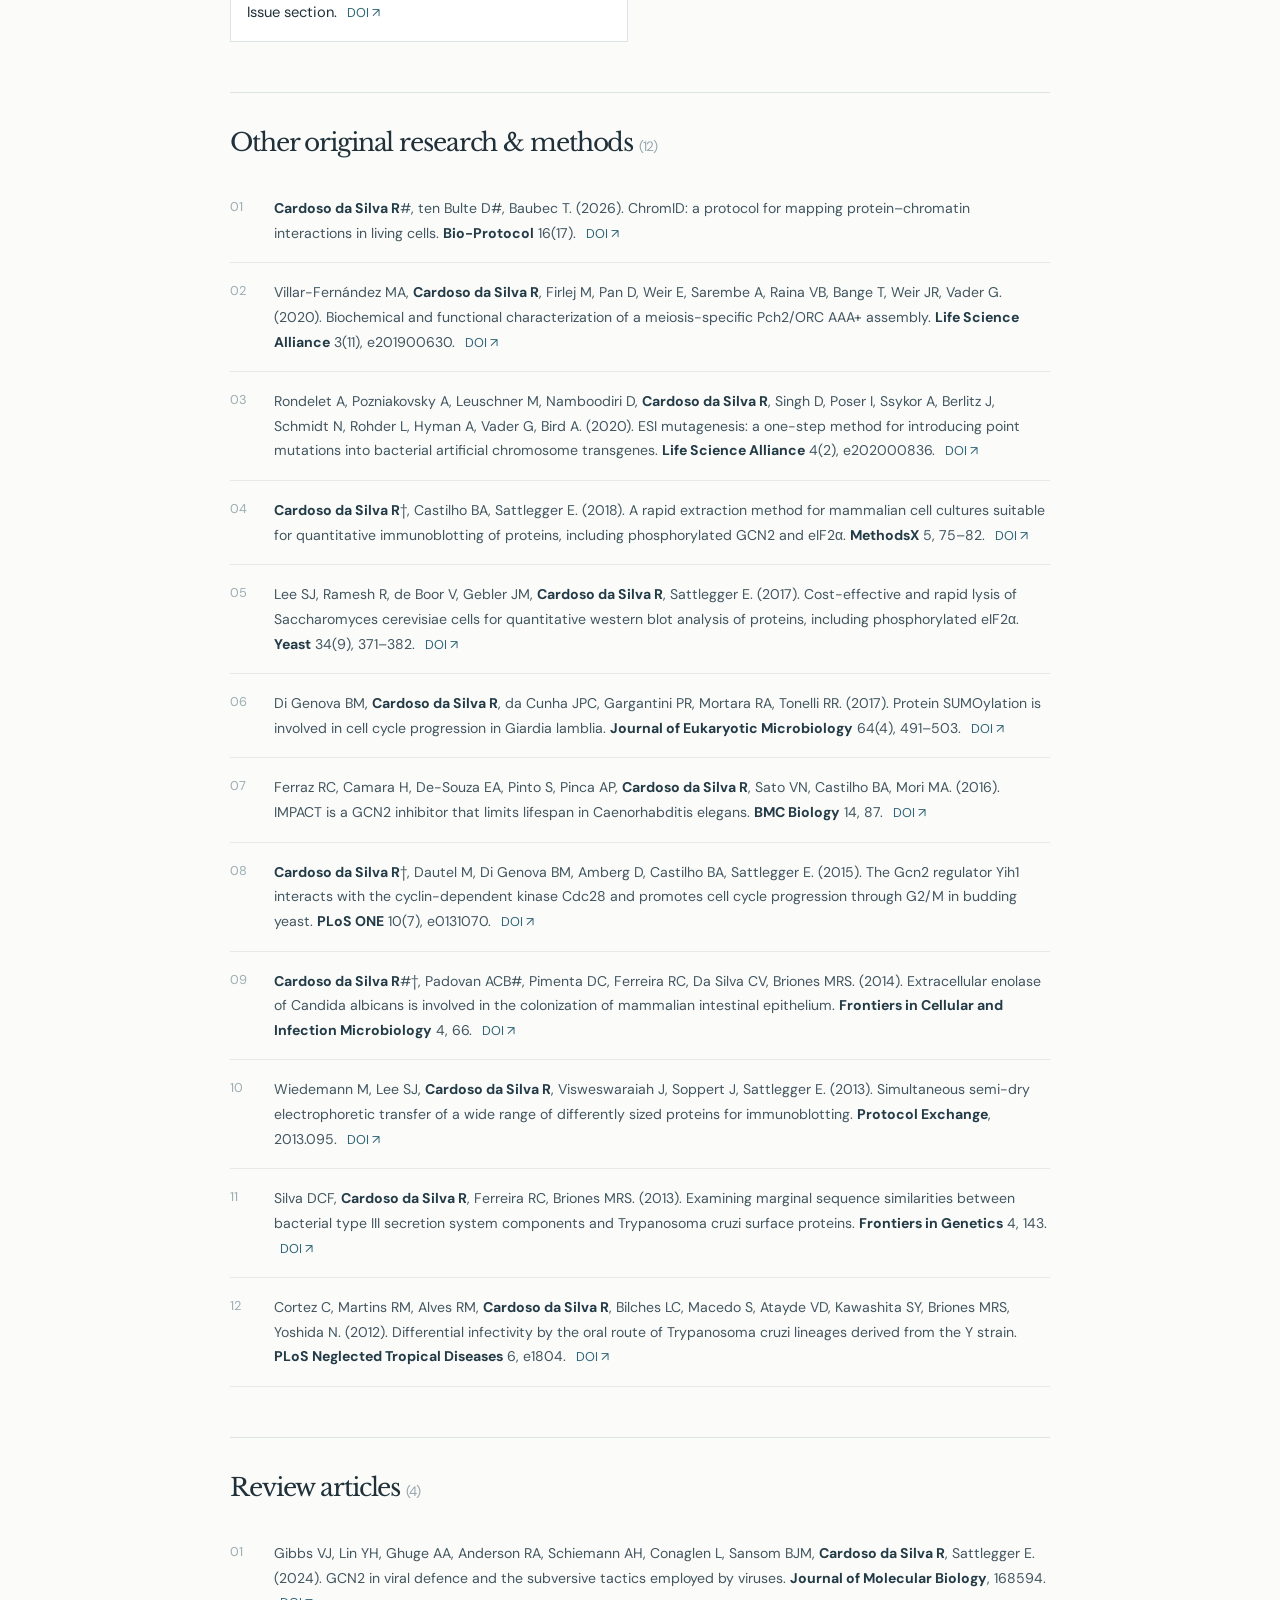
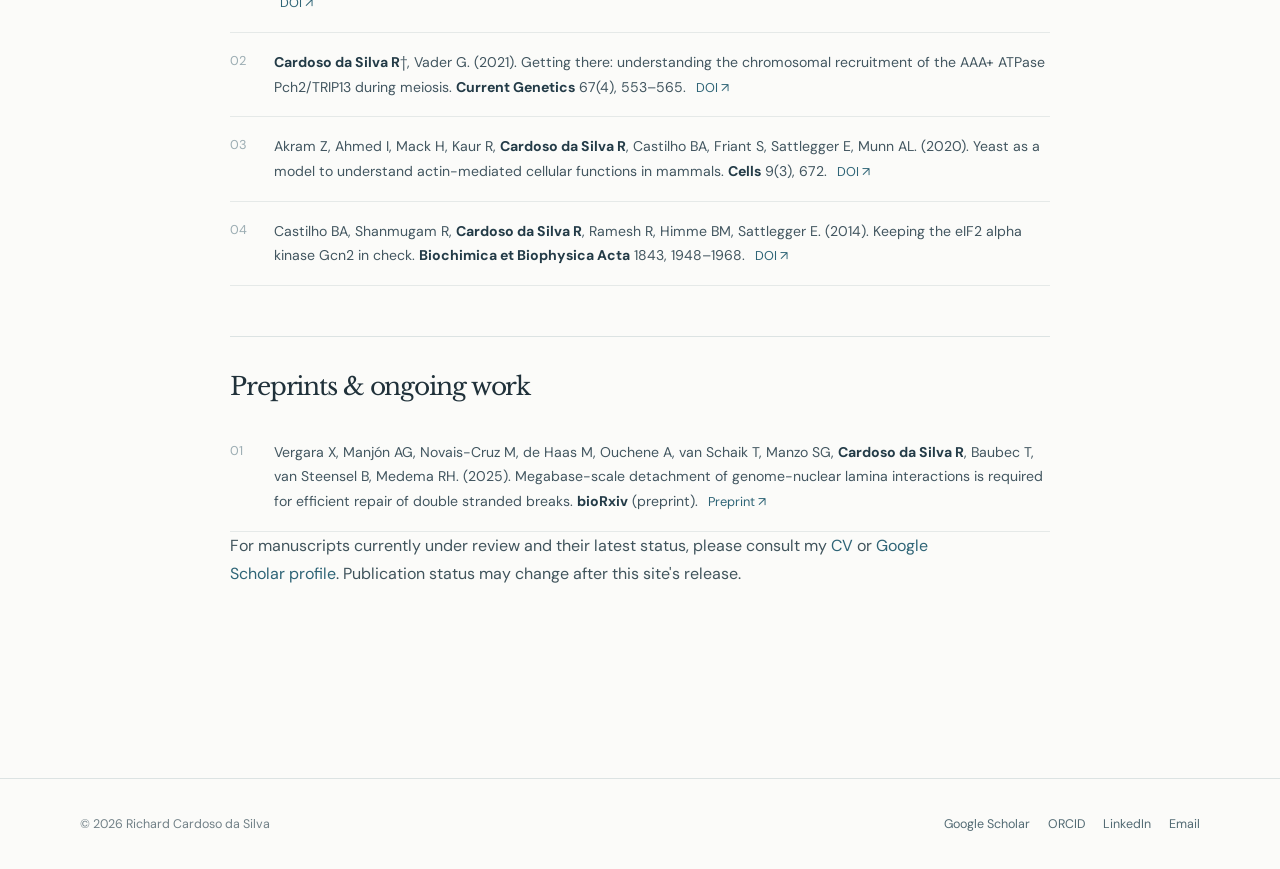
==== commit 58ffd7ab: "Add files via upload" ====
--- a/publications.html
+++ b/publications.html
@@ -1,3 +1,15 @@
 <!DOCTYPE html>
-<html lang="en"><head><meta charset="utf-8"/><meta content="width=device-width, initial-scale=1" name="viewport"/><meta content="#f8f8f5" name="theme-color"/><meta content="Publications by Richard Cardoso da Silva, including Nature Communications, Nucleic Acids Research and PLoS Genetics." name="description"/><meta content="website" property="og:type"/><meta content="Publications | Richard Cardoso da Silva" property="og:title"/><meta content="Publications by Richard Cardoso da Silva, including Nature Communications, Nucleic Acids Research and PLoS Genetics." property="og:description"/><meta content="assets/images/rome-portrait.jpg" property="og:image"/><meta content="index, follow" name="robots"/><title>Publications | Richard Cardoso da Silva</title><link href="assets/favicon.svg" rel="icon" type="image/svg+xml"/><link href="assets/style.css" rel="stylesheet"/><script type="application/ld+json">{"@context":"https://schema.org","@type":"Person","name":"Richard Cardoso da Silva","honorificSuffix":"PhD","jobTitle":"Molecular and cell biologist","description":"Researcher in chromatin biology, DNA repair and genome stability","url":"","sameAs":["https://orcid.org/0000-0003-2767-2053","https://scholar.google.com/citations?user=nD100BkAAAAJ","https://www.linkedin.com/in/richardcdasilva"]}</script></head>
-<body><a class="skip-link" href="#main">Skip to content</a><header class="site-header"><div class="header-inner"><a class="brand" href="index.html">Richard Cardoso da Silva<span class="brand-mark">.</span></a><button aria-controls="main-nav" aria-expanded="false" aria-label="Toggle menu" class="menu-toggle"><span></span><span></span><span></span></button><nav aria-label="Main navigation" class="nav" id="main-nav"><a href="index.html">Home</a><a href="research.html">Research</a><a aria-current="page" href="publications.html">Publications</a><a href="science-communication.html">Science communication</a><a href="about.html">About</a><a href="cv.html">CV</a></nav></div></header><main id="main"><div class="container narrow page-top"><p class="eyebrow">Publications</p><h1>Published work<span class="period">.</span></h1><p class="lead">Research articles, methods and reviews. For citation counts and automatically updated records, see my <a href="https://scholar.google.com/citations?user=nD100BkAAAAJ" rel="noopener noreferrer" target="_blank">Google Scholar profile</a>.</p><div class="pub-tools"><span>25 publications listed in my current CV</span><a class="button button-outline" download="" href="assets/docs/Richard_Cardoso_da_Silva_CV.pdf">Download CV (PDF) ↓</a></div><h2 class="section-title">Original research &amp; methods <span>(21)</span></h2><ol class="pub-list"><li><div class="publication-entry"><strong>Cardoso da Silva R</strong>†*, Recchia DC, Eleftheriou K, Trueba Sanchez MC, Casasanta L, Kupfer N, Stecker KE, Baubec T*. (2026). Targeted proteomics of DNA damage sites reveals context-dependent and novel DNA damage factors. Nucleic Acids Research, accepted <span><a class="doi-link" href="https://doi.org/10.1093/nar/gkag1297" rel="noopener noreferrer" target="_blank">DOI ↗</a></span></div></li><li><div class="publication-entry">Recchia DC, <strong>Cardoso da Silva R</strong>, Noel M, ten Bulte D, Thomopoulou I, Kupfer N, Topic A, Giuliani S, Villaseñor R, Baubec T. (2026). A modular platform for in cellulo target engagement profiling of chromatin reader inhibitors. Cell Chemical Biology 34, 1–12. <span><a class="doi-link" href="https://doi.org/10.1016/j.chembiol.2026.09.009" rel="noopener noreferrer" target="_blank">DOI ↗</a></span></div></li><li><div class="publication-entry"><strong>Cardoso da Silva R</strong>#, ten Bulte D#, Baubec T. (2026). ChromID: a protocol for mapping protein–chromatin interactions in living cells. Bio-Protocol 16(17). <span><a class="doi-link" href="https://doi.org/10.21769/BioProtoc.5807" rel="noopener noreferrer" target="_blank">DOI ↗</a></span></div></li><li><div class="publication-entry"><strong>Cardoso da Silva R</strong>†*, Castilho BA. (2026). The protein kinase GCN2 senses the integrity of the multi-tRNA synthetase complex. Biochemical and Biophysical Research Communications 830, 154273. <span><a class="doi-link" href="https://doi.org/10.1016/j.bbrc.2026.154273" rel="noopener noreferrer" target="_blank">DOI ↗</a></span></div></li><li><div class="publication-entry">Ambrosi C, Pfaendler R, Eleftheriou K, Butz S, Recchia D, Bao X, <strong>Cardoso da Silva R</strong>, Kupfer N, Lagerwaard I, Vlaming H, Schmolka N, Bhardwaj V, Baubec T. (2026). The H3K36me3 methyltransferase SETD2 contributes to PAF1C interactions with RNA Pol II and is required for neuronal differentiation. The EMBO Journal 45(7). <span><a class="doi-link" href="https://doi.org/10.1038/s44318-026-00768-2" rel="noopener noreferrer" target="_blank">DOI ↗</a></span></div></li><li><div class="publication-entry"><strong>Cardoso da Silva R</strong>†*, Eleftheriou K, Recchia DC, Portegijs V, ten Bulte D, Kupfer N, Vroegindeweij-de Wagenaar N, Vergara X, Ouchene A, van den Heuvel S, Baubec T*. (2025). Engineered chromatin readers track damaged chromatin dynamics in live cells and animals. Nature Communications 16, 10127. Featured as an Editors' Highlight. <span><a class="doi-link" href="https://doi.org/10.1038/s41467-025-65706-y" rel="noopener noreferrer" target="_blank">DOI ↗</a></span></div></li><li><div class="publication-entry">Schmolka N, Karemaker ID, <strong>Cardoso da Silva R</strong>, Recchia DC, Spegg V, Bhaskaran J, Teske M, de Wagenaar NP, Altmeyer M, Baubec T. (2023). Dissecting the roles of MBD2 isoforms and domains in regulating NuRD complex function during cellular differentiation. Nature Communications 14, 3848. <span><a class="doi-link" href="https://doi.org/10.1038/s41467-023-39551-w" rel="noopener noreferrer" target="_blank">DOI ↗</a></span></div></li><li><div class="publication-entry">Mueller F, Friese A, Pathe C, <strong>Cardoso da Silva R</strong>, Rodriguez KB, Musacchio A, Bange T. (2021). Overlap of NatA and IAP substrates implicates N-terminal acetylation in protein stabilization. Science Advances 7(3), eabc8590. <span><a class="doi-link" href="https://doi.org/10.1126/sciadv.abc8590" rel="noopener noreferrer" target="_blank">DOI ↗</a></span></div></li><li><div class="publication-entry">Villar-Fernández MA, <strong>Cardoso da Silva R</strong>, Firlej M, Pan D, Weir E, Sarembe A, Raina VB, Bange T, Weir JR, Vader G. (2020). Biochemical and functional characterization of a meiosis-specific Pch2/ORC AAA+ assembly. Life Science Alliance 3(11), e201900630. <span><a class="doi-link" href="https://doi.org/10.26508/lsa.201900630" rel="noopener noreferrer" target="_blank">DOI ↗</a></span></div></li><li><div class="publication-entry"><strong>Cardoso da Silva R</strong>†, Villar-Fernández MA, Vader G. (2020). Active transcription and Orc1 drive chromatin association of the AAA+ ATPase Pch2 during meiotic G2/prophase. PLoS Genetics 16(6), e1008905. <span><a class="doi-link" href="https://doi.org/10.1371/journal.pgen.1008905" rel="noopener noreferrer" target="_blank">DOI ↗</a></span></div></li><li><div class="publication-entry">Rondelet A, Pozniakovsky A, Leuschner M, Namboodiri D, <strong>Cardoso da Silva R</strong>, Singh D, Poser I, Ssykor A, Berlitz J, Schmidt N, Rohder L, Hyman A, Vader G, Bird A. (2020). ESI mutagenesis: a one-step method for introducing point mutations into bacterial artificial chromosome transgenes. Life Science Alliance 4(2), e202000836. <span><a class="doi-link" href="https://doi.org/10.26508/lsa.202000836" rel="noopener noreferrer" target="_blank">DOI ↗</a></span></div></li><li><div class="publication-entry"><strong>Cardoso da Silva R</strong>†, Castilho BA, Sattlegger E. (2018). A rapid extraction method for mammalian cell cultures suitable for quantitative immunoblotting of proteins, including phosphorylated GCN2 and eIF2α. MethodsX 5, 75–82. <span><a class="doi-link" href="https://doi.org/10.1016/j.mex.2017.10.008" rel="noopener noreferrer" target="_blank">DOI ↗</a></span></div></li><li><div class="publication-entry">Lee SJ, Ramesh R, de Boor V, Gebler JM, <strong>Cardoso da Silva R</strong>, Sattlegger E. (2017). Cost-effective and rapid lysis of Saccharomyces cerevisiae cells for quantitative western blot analysis of proteins, including phosphorylated eIF2α. Yeast 34(9), 371–382. <span><a class="doi-link" href="https://doi.org/10.1002/yea.3239" rel="noopener noreferrer" target="_blank">DOI ↗</a></span></div></li><li><div class="publication-entry">Di Genova BM, <strong>Cardoso da Silva R</strong>, da Cunha JPC, Gargantini PR, Mortara RA, Tonelli RR. (2017). Protein SUMOylation is involved in cell cycle progression in Giardia lamblia. Journal of Eukaryotic Microbiology 64(4), 491–503. <span><a class="doi-link" href="https://doi.org/10.1111/jeu.12386" rel="noopener noreferrer" target="_blank">DOI ↗</a></span></div></li><li><div class="publication-entry"><strong>Cardoso da Silva R</strong>†, Sattlegger E, Castilho BA. (2016). Perturbations in actin dynamics reconfigure protein complexes that modulate GCN2 activity and promote an eIF2 response. Journal of Cell Science 129(24), 4521–4533. Selected for the journal's In This Issue section. <span><a class="doi-link" href="https://doi.org/10.1242/jcs.194738" rel="noopener noreferrer" target="_blank">DOI ↗</a></span></div></li><li><div class="publication-entry">Ferraz RC, Camara H, De-Souza EA, Pinto S, Pinca AP, <strong>Cardoso da Silva R</strong>, Sato VN, Castilho BA, Mori MA. (2016). IMPACT is a GCN2 inhibitor that limits lifespan in Caenorhabditis elegans. BMC Biology 14, 87. <span><a class="doi-link" href="https://doi.org/10.1186/s12915-016-0301-2" rel="noopener noreferrer" target="_blank">DOI ↗</a></span></div></li><li><div class="publication-entry"><strong>Cardoso da Silva R</strong>†, Dautel M, Di Genova BM, Amberg D, Castilho BA, Sattlegger E. (2015). The Gcn2 regulator Yih1 interacts with the cyclin-dependent kinase Cdc28 and promotes cell cycle progression through G2/M in budding yeast. PLoS ONE 10(7), e0131070. <span><a class="doi-link" href="https://doi.org/10.1371/journal.pone.0131070" rel="noopener noreferrer" target="_blank">DOI ↗</a></span></div></li><li><div class="publication-entry"><strong>Cardoso da Silva R</strong>#†, Padovan ACB#, Pimenta DC, Ferreira RC, Da Silva CV, Briones MRS. (2014). Extracellular enolase of Candida albicans is involved in the colonization of mammalian intestinal epithelium. Frontiers in Cellular and Infection Microbiology 4, 66. <span><a class="doi-link" href="https://doi.org/10.3389/fcimb.2014.00066" rel="noopener noreferrer" target="_blank">DOI ↗</a></span></div></li><li><div class="publication-entry">Wiedemann M, Lee SJ, <strong>Cardoso da Silva R</strong>, Visweswaraiah J, Soppert J, Sattlegger E. (2013). Simultaneous semi-dry electrophoretic transfer of a wide range of differently sized proteins for immunoblotting. Protocol Exchange, 2013.095. <span><a class="doi-link" href="https://doi.org/10.1038/protex.2013.095" rel="noopener noreferrer" target="_blank">DOI ↗</a></span></div></li><li><div class="publication-entry">Silva DCF, <strong>Cardoso da Silva R</strong>, Ferreira RC, Briones MRS. (2013). Examining marginal sequence similarities between bacterial type III secretion system components and Trypanosoma cruzi surface proteins. Frontiers in Genetics 4, 143. <span><a class="doi-link" href="https://doi.org/10.3389/fgene.2013.00143" rel="noopener noreferrer" target="_blank">DOI ↗</a></span></div></li><li><div class="publication-entry">Cortez C, Martins RM, Alves RM, <strong>Cardoso da Silva R</strong>, Bilches LC, Macedo S, Atayde VD, Kawashita SY, Briones MRS, Yoshida N. (2012). Differential infectivity by the oral route of Trypanosoma cruzi lineages derived from the Y strain. PLoS Neglected Tropical Diseases 6, e1804. <span><a class="doi-link" href="https://doi.org/10.1371/journal.pntd.0001804" rel="noopener noreferrer" target="_blank">DOI ↗</a></span></div></li></ol><h2 class="section-title">Review articles <span>(4)</span></h2><ol class="pub-list"><li><div class="publication-entry">Gibbs VJ, Lin YH, Ghuge AA, Anderson RA, Schiemann AH, Conaglen L, Sansom BJM, <strong>Cardoso da Silva R</strong>, Sattlegger E. (2024). GCN2 in viral defence and the subversive tactics employed by viruses. Journal of Molecular Biology, 168594. <span><a class="doi-link" href="https://doi.org/10.1016/j.jmb.2024.168594" rel="noopener noreferrer" target="_blank">DOI ↗</a></span></div></li><li><div class="publication-entry"><strong>Cardoso da Silva R</strong>†, Vader G. (2021). Getting there: understanding the chromosomal recruitment of the AAA+ ATPase Pch2/TRIP13 during meiosis. Current Genetics 67(4), 553–565. <span><a class="doi-link" href="https://doi.org/10.1007/s00294-021-01166-3" rel="noopener noreferrer" target="_blank">DOI ↗</a></span></div></li><li><div class="publication-entry">Akram Z, Ahmed I, Mack H, Kaur R, <strong>Cardoso da Silva R</strong>, Castilho BA, Friant S, Sattlegger E, Munn AL. (2020). Yeast as a model to understand actin-mediated cellular functions in mammals. Cells 9(3), 672. <span><a class="doi-link" href="https://doi.org/10.3390/cells9030672" rel="noopener noreferrer" target="_blank">DOI ↗</a></span></div></li><li><div class="publication-entry">Castilho BA, Shanmugam R, <strong>Cardoso da Silva R</strong>, Ramesh R, Himme BM, Sattlegger E. (2014). Keeping the eIF2 alpha kinase Gcn2 in check. Biochimica et Biophysica Acta 1843, 1948–1968. <span><a class="doi-link" href="https://doi.org/10.1016/j.bbamcr.2014.04.006" rel="noopener noreferrer" target="_blank">DOI ↗</a></span></div></li></ol><h2 class="section-title">Preprints &amp; ongoing work</h2><p>For manuscripts currently under review and their latest status, please consult my <a href="assets/docs/Richard_Cardoso_da_Silva_CV.pdf">CV</a> or <a href="https://scholar.google.com/citations?user=nD100BkAAAAJ" rel="noopener noreferrer" target="_blank">Google Scholar profile</a>. Publication status may change after this site's release.</p></div></main><footer class="site-footer"><div class="footer-inner"><span>© 2026 Richard Cardoso da Silva</span><div><a href="https://scholar.google.com/citations?user=nD100BkAAAAJ" rel="noopener noreferrer" target="_blank">Google Scholar</a> <a href="https://orcid.org/0000-0003-2767-2053" rel="noopener noreferrer" target="_blank">ORCID</a> <a href="https://www.linkedin.com/in/richardcdasilva" rel="noopener noreferrer" target="_blank">LinkedIn</a><a href="mailto:richicardoso.silva@gmail.com">Email</a></div></div></footer><script defer="" src="assets/main.js"></script></body></html>+
+<html lang="en"><head><meta charset="utf-8"/><meta content="width=device-width, initial-scale=1" name="viewport"/><meta content="#f8f8f5" name="theme-color"/><meta content="Publications by Richard Cardoso da Silva, including Nature Communications, Nucleic Acids Research and PLoS Genetics." name="description"/><meta content="website" property="og:type"/><meta content="Publications | Richard Cardoso da Silva" property="og:title"/><meta content="Publications by Richard Cardoso da Silva, including Nature Communications, Nucleic Acids Research and PLoS Genetics." property="og:description"/><meta content="assets/images/rome-portrait.jpg" property="og:image"/><meta content="index, follow" name="robots"/><title>Publications | Richard Cardoso da Silva</title><link href="[data-uri]" rel="icon" type="image/svg+xml"/><style>@import url('https://fonts.googleapis.com/css2?family=DM+Sans:wght@400;500;600;700&family=Libre+Baskerville:wght@400;700&display=swap');
+:root{--ink:#20313a;--muted:#60717a;--line:#dce3e3;--background:#fbfbf9;--paper:#fff;--accent:#2e6476;--accent-light:#e8f0f1;--serif:'Libre Baskerville',Georgia,serif;--sans:'DM Sans',Arial,sans-serif}*{box-sizing:border-box}html{scroll-behavior:smooth}body{margin:0;background:var(--background);color:var(--ink);font:16px/1.78 var(--sans);-webkit-font-smoothing:antialiased}a{color:var(--accent);text-decoration:none}a:hover{text-decoration:underline}a:focus-visible,button:focus-visible{outline:3px solid #7caeb9;outline-offset:4px}img{display:block;max-width:100%;height:auto}h1,h2,h3,p,figure{margin-top:0}h1,h2{font-family:var(--serif);font-weight:400;letter-spacing:-.045em;line-height:1.23}h1{font-size:clamp(2.6rem,5vw,4.4rem)}h2{font-size:clamp(1.65rem,3vw,2.35rem)}h3{font-weight:600;font-size:1.05rem;letter-spacing:-.02em;line-height:1.5}p{max-width:66ch;color:#40545c;margin-bottom:1.2em}.period{color:var(--accent)}.container{width:min(1120px,calc(100% - 64px));margin:0 auto}.narrow{max-width:820px}.eyebrow{text-transform:uppercase;letter-spacing:.18em;font-size:.73rem;color:var(--accent);font-weight:700;margin-bottom:1.15em}.lead{font-size:1.21rem;line-height:1.75;color:#4a626d}.site-header{background:rgba(251,251,249,.95);border-bottom:1px solid var(--line);position:sticky;top:0;z-index:15;backdrop-filter:blur(12px)}.header-inner{min-height:82px;width:min(1120px,calc(100% - 64px));margin:auto;display:flex;align-items:center;justify-content:space-between;gap:25px}.brand{font-family:var(--serif);font-size:1.02rem;color:var(--ink);font-weight:700;white-space:nowrap;letter-spacing:-.035em}.brand:hover{text-decoration:none}.brand-mark{color:var(--accent)}.nav{display:flex;align-items:center;gap:23px}.nav a{font-size:.78rem;font-weight:600;color:#6a777c;white-space:nowrap}.nav a[aria-current=page],.nav a:hover{color:var(--accent);text-decoration:none}.menu-toggle{display:none}.skip-link{position:absolute;top:-100px;z-index:100;padding:12px 22px;background:#fff}.skip-link:focus{top:0}.site-footer{border-top:1px solid var(--line);margin-top:115px;font-size:.78rem;color:#718087}.footer-inner{width:min(1120px,calc(100% - 64px));margin:0 auto;padding:34px 0;display:flex;justify-content:space-between;gap:20px}.footer-inner div{display:flex;gap:18px}.footer-inner a{color:#526a73}.hero{padding:85px 0 100px;display:grid;grid-template-columns:1.1fr .88fr;align-items:center;gap:80px}.hero-copy h1{margin-bottom:28px}.hero-lede{font-family:var(--serif);font-size:1.23rem;line-height:1.8;color:#2f4c58;max-width:55ch}.hero-copy>p:not(.eyebrow){font-size:.97rem}.hero-photo{margin:0}.hero-photo img{width:100%;height:480px;object-fit:cover;object-position:center;border-radius:3px;filter:grayscale(1)}figcaption{font-size:.75rem;color:#8a9497;line-height:1.5;padding-top:12px}.link-row{display:flex;flex-wrap:wrap;gap:12px 22px;margin-top:29px}.text-link,.arrow-link{font-size:.86rem;font-weight:700;color:var(--accent)}.text-link:hover,.arrow-link:hover{text-decoration:underline}.divider-section{padding:65px 0 85px;border-top:1px solid var(--line)}.topic-grid{display:grid;grid-template-columns:repeat(3,1fr);gap:48px;margin-top:28px}.topic-grid article h2{font-size:1.35rem;line-height:1.45;margin:14px 0}.topic-grid p{font-size:.93rem}.topic-number{display:inline-block;color:var(--accent);font-size:.76rem;font-weight:700;letter-spacing:.08em}.home-feature{border-top:1px solid var(--line);padding-top:75px;display:grid;grid-template-columns:.85fr 1fr;align-items:center;gap:85px}.feature-image img{height:340px;width:100%;object-fit:cover;border-radius:3px}.home-feature h2{max-width:480px}.button{display:inline-block;padding:12px 20px;border-radius:3px;font-size:.84rem;font-weight:700;line-height:1.5;margin-top:12px}.button-outline{border:1px solid #a4b9be;color:var(--accent)}.button-outline:hover{background:var(--accent-light);text-decoration:none}.button-solid{background:var(--accent);color:#fff}.button-solid:hover{background:#1c4856;text-decoration:none}.page-top{padding:76px 0 55px}.page-top h1{margin-bottom:26px}.research-intro{border-top:1px solid var(--line);border-bottom:1px solid var(--line);padding:38px 0;display:grid;grid-template-columns:220px 1fr;gap:44px;align-items:center}.research-intro img{height:180px;width:220px;object-fit:cover}.research-intro p{font:1.12rem/1.85 var(--serif);color:#3d5661;max-width:60ch;margin:0}.research-block{display:grid;grid-template-columns:.85fr 1.15fr;gap:70px;padding:85px 0;border-bottom:1px solid var(--line);scroll-margin-top:125px}.research-block h2{font-size:2rem;margin-top:20px}.research-body ul{padding-left:24px;color:#425a63}.research-body li{margin-bottom:5px}.research-body h3{margin-top:28px}.inline-ref,.note{font-size:.88rem;margin-top:27px}.note{padding:20px;border-left:3px solid var(--accent);background:var(--accent-light)}.section-title{border-top:1px solid var(--line);padding-top:35px;margin-top:50px;font-size:1.55rem}.section-title span{color:#98a7ae;font:400 .85rem var(--sans)}.pub-tools{display:flex;justify-content:space-between;align-items:center;gap:18px;margin:34px 0 48px;color:#687c84;font-size:.85rem}.pub-list{margin:0;padding:0;list-style:none;counter-reset:pub}.pub-list li{padding:17px 0;border-bottom:1px solid #e5e9e8;counter-increment:pub;display:grid;grid-template-columns:34px 1fr;gap:10px;color:#425660;font-size:.88rem;line-height:1.75}.pub-list li:before{content:counter(pub,decimal-leading-zero);color:#9cadb3;font-size:.8rem}.publication-entry strong{color:#233b47}.doi-link{display:inline-block;white-space:nowrap;margin-left:6px;font-size:.8rem}.scicomm-section{padding:70px 0 35px;border-top:1px solid var(--line)}.scicomm-section h2{margin-bottom:16px}.video-list{margin-top:40px}.video-item{display:grid;grid-template-columns:1.12fr .88fr;gap:40px;align-items:center;margin-bottom:55px}.video-item p{font-size:.93rem}.video-item h3{font-family:var(--serif);font-size:1.35rem;font-weight:400}.video-poster{position:relative;width:100%;aspect-ratio:16/9;background:#e5ebed;overflow:hidden}.video-poster img{width:100%;height:100%;object-fit:cover;filter:brightness(.83)}.video-poster.short img{object-position:center 38%}.video-poster iframe{width:100%;height:100%;border:0}.play-button{position:absolute;left:50%;top:50%;transform:translate(-50%,-50%);border:0;border-radius:100px;background:rgba(255,255,255,.95);color:var(--accent);font-size:1.1rem;padding:13px 20px;cursor:pointer;white-space:nowrap;box-shadow:0 3px 18px #0002}.play-button span{font:700 .83rem var(--sans);margin-left:6px}.play-button:hover{background:white}.section-intro{max-width:700px}.media-list{list-style:none;padding:0;margin-top:30px}.media-list li{border-bottom:1px solid var(--line);display:grid;grid-template-columns:90px 1fr;gap:25px;padding:21px 0}.media-year{color:#85949a;font-size:.87rem}.media-source{color:#6a808b;font-size:.8rem}.media-link{font-size:1.01rem;font-weight:600}.photo-gallery{display:grid;grid-template-columns:repeat(3,1fr);gap:19px;margin-top:34px}.photo-gallery img{height:285px;width:100%;object-fit:cover}.photo-gallery figure{margin:0}.about-layout{display:grid;grid-template-columns:1.1fr .8fr;align-items:start;gap:85px}.about-copy p{font-size:1.03rem}.about-photo img{width:100%;height:450px;object-fit:cover;filter:grayscale(1)}.about-links{display:flex;gap:22px;align-items:center;flex-wrap:wrap;margin-top:28px}.cv-download{display:flex;justify-content:space-between;align-items:center;gap:24px;background:var(--accent-light);padding:26px 32px;margin:28px 0 60px}.cv-download p{margin:0}.cv-download h2{font-size:1.36rem;margin:10px 0}.cv-download .button{margin:0;white-space:nowrap}.cv-timeline h2{margin:40px 0 25px;font-size:1.55rem}.cv-timeline dl{margin:0}.cv-timeline dl dt{float:left;width:145px;font-weight:700;color:var(--accent);font-size:.86rem}.cv-timeline dl dd{margin:0 0 20px 145px;padding-bottom:20px;border-bottom:1px solid var(--line)}.cv-timeline dl dd strong{display:block;font-size:.94rem}.cv-timeline dl dd span{display:block;font-size:.88rem;color:#6d7d85}@media(max-width:980px){.nav{gap:13px}.nav a{font-size:.72rem}.hero{gap:45px}.research-block{gap:30px}.about-layout{gap:45px}}@media(max-width:760px){.container,.header-inner,.footer-inner{width:min(100% - 36px,570px)}.header-inner{min-height:68px}.brand{font-size:.87rem}.menu-toggle{display:flex;flex-direction:column;gap:4px;background:none;border:0;padding:10px;cursor:pointer}.menu-toggle span{display:block;width:23px;height:2px;background:var(--ink)}.nav{display:none;position:absolute;top:68px;left:0;right:0;background:var(--background);border-bottom:1px solid var(--line);padding:20px 25px 25px;flex-direction:column;align-items:flex-start;gap:14px}.nav.is-open{display:flex}.nav a{font-size:.95rem}.hero{padding:49px 0 62px;grid-template-columns:1fr;gap:38px}.hero-photo{grid-row:1}.hero-photo img{height:350px;object-position:center 39%}.hero h1{font-size:2.9rem}.topic-grid{grid-template-columns:1fr;gap:30px}.divider-section{padding:45px 0 55px}.home-feature{grid-template-columns:1fr;gap:30px;padding-top:50px}.home-feature .feature-image img{height:280px}.page-top{padding:50px 0 38px}.page-top h1{font-size:2.7rem}.research-intro,.research-block,.video-item,.about-layout{grid-template-columns:1fr;gap:24px}.research-intro img{width:100%;height:290px}.research-block{padding:48px 0}.research-block h2{font-size:1.75rem}.scicomm-section{padding:50px 0 30px}.video-item{margin-bottom:44px}.photo-gallery{grid-template-columns:1fr 1fr}.photo-gallery img{height:240px}.photo-gallery figure:last-child{grid-column:1/-1}.photo-gallery figure:last-child img{height:280px}.pub-tools,.cv-download{align-items:flex-start;flex-direction:column}.footer-inner{flex-direction:column}.cv-timeline dl dt{float:none;width:auto}.cv-timeline dl dd{margin-left:0}.media-list li{grid-template-columns:58px 1fr;gap:15px}}@media(prefers-reduced-motion:reduce){html{scroll-behavior:auto}}
+/* Subtle homepage greeting and contact details */
+.hero-copy h1.hero-greeting{font-family:var(--sans);font-weight:500;letter-spacing:-.035em;font-size:clamp(1.6rem,2.75vw,2.45rem);line-height:1.3;margin-bottom:22px}
+.contact-section{border-top:1px solid var(--line);padding:65px 0 15px;margin-top:75px}
+.contact-section h2{font-size:1.8rem;margin-bottom:14px}
+.contact-email{font-size:1rem;font-weight:600;overflow-wrap:anywhere}
+.photo-gallery .gallery-wide{grid-column:1/-1;max-width:700px;justify-self:center;width:100%}
+.photo-gallery .gallery-wide img{height:auto;max-height:650px;object-fit:contain;background:#f4f4f2}
+@media(max-width:760px){.hero-copy h1.hero-greeting{font-size:1.8rem}.contact-section{margin-top:55px;padding-top:50px}.photo-gallery .gallery-wide img{height:auto;max-height:none}}
+
+.featured-publications{display:grid;grid-template-columns:repeat(2,minmax(0,1fr));gap:24px;margin:24px 0 46px}.featured-paper{border:1px solid var(--line,#ddd);background:white;min-width:0;padding:16px;display:flex;flex-direction:column;gap:14px}.featured-paper .paper-cover{display:block;border:1px solid #e4e4e4;background:#fff}.paper-cover img{display:block;width:100%;height:auto;aspect-ratio:1.18;object-fit:contain;object-position:top}.featured-paper .publication-entry{font-size:.92rem;line-height:1.6;overflow-wrap:anywhere}.paper-cover:hover{outline:2px solid var(--accent)}@media(max-width:600px){.featured-publications{grid-template-columns:1fr;gap:18px}}</style><script type="application/ld+json">{"@context":"https://schema.org","@type":"Person","name":"Richard Cardoso da Silva","honorificSuffix":"PhD","jobTitle":"Molecular and cell biologist","description":"Researcher in chromatin biology, DNA repair and genome stability","url":"","sameAs":["https://orcid.org/0000-0003-2767-2053","https://scholar.google.com/citations?user=nD100BkAAAAJ","https://www.linkedin.com/in/richardcdasilva"]}</script><style>.publication-entry .journal-name { font-weight: 700; }</style></head>
+<body><a class="skip-link" href="#main">Skip to content</a><header class="site-header"><div class="header-inner"><a class="brand" href="index.html">Richard Cardoso da Silva<span class="brand-mark">.</span></a><button aria-controls="main-nav" aria-expanded="false" aria-label="Toggle menu" class="menu-toggle"><span></span><span></span><span></span></button><nav aria-label="Main navigation" class="nav" id="main-nav"><a href="index.html">Home</a><a href="research.html">Research</a><a aria-current="page" href="publications.html">Publications</a><a href="science-communication.html">Science communication</a><a href="about.html">About</a><a href="cv.html">CV</a></nav></div></header><main id="main"><div class="container narrow page-top"><p class="eyebrow">Publications</p><h1>Published work<span class="period">.</span></h1><p class="lead">Research articles, methods and reviews. For citation counts and automatically updated records, see my <a href="https://scholar.google.com/citations?user=nD100BkAAAAJ" rel="noopener noreferrer" target="_blank">Google Scholar profile</a>. Additional academic profiles: <a href="http://lattes.cnpq.br/2680936169969329" rel="noopener noreferrer" target="_blank">CV Lattes</a> · <a href="https://www.researchgate.net/profile/Richard-Cardoso-Da-Silva" rel="noopener noreferrer" target="_blank">ResearchGate</a>.</p><div class="pub-tools"><span>25 publications and 1 preprint</span><a class="button button-outline" download="" href="assets/docs/Richard_Cardoso_da_Silva_CV.pdf">Download CV (PDF) ↓</a></div><h2 class="section-title">Selected publications (9)</h2><div class="featured-publications"><article class="featured-paper"><a class="paper-cover" href="https://doi.org/10.1093/nar/gkag1297" rel="noopener noreferrer" target="_blank"><img alt="nar article preview" decoding="async" loading="lazy" src="[data-uri]